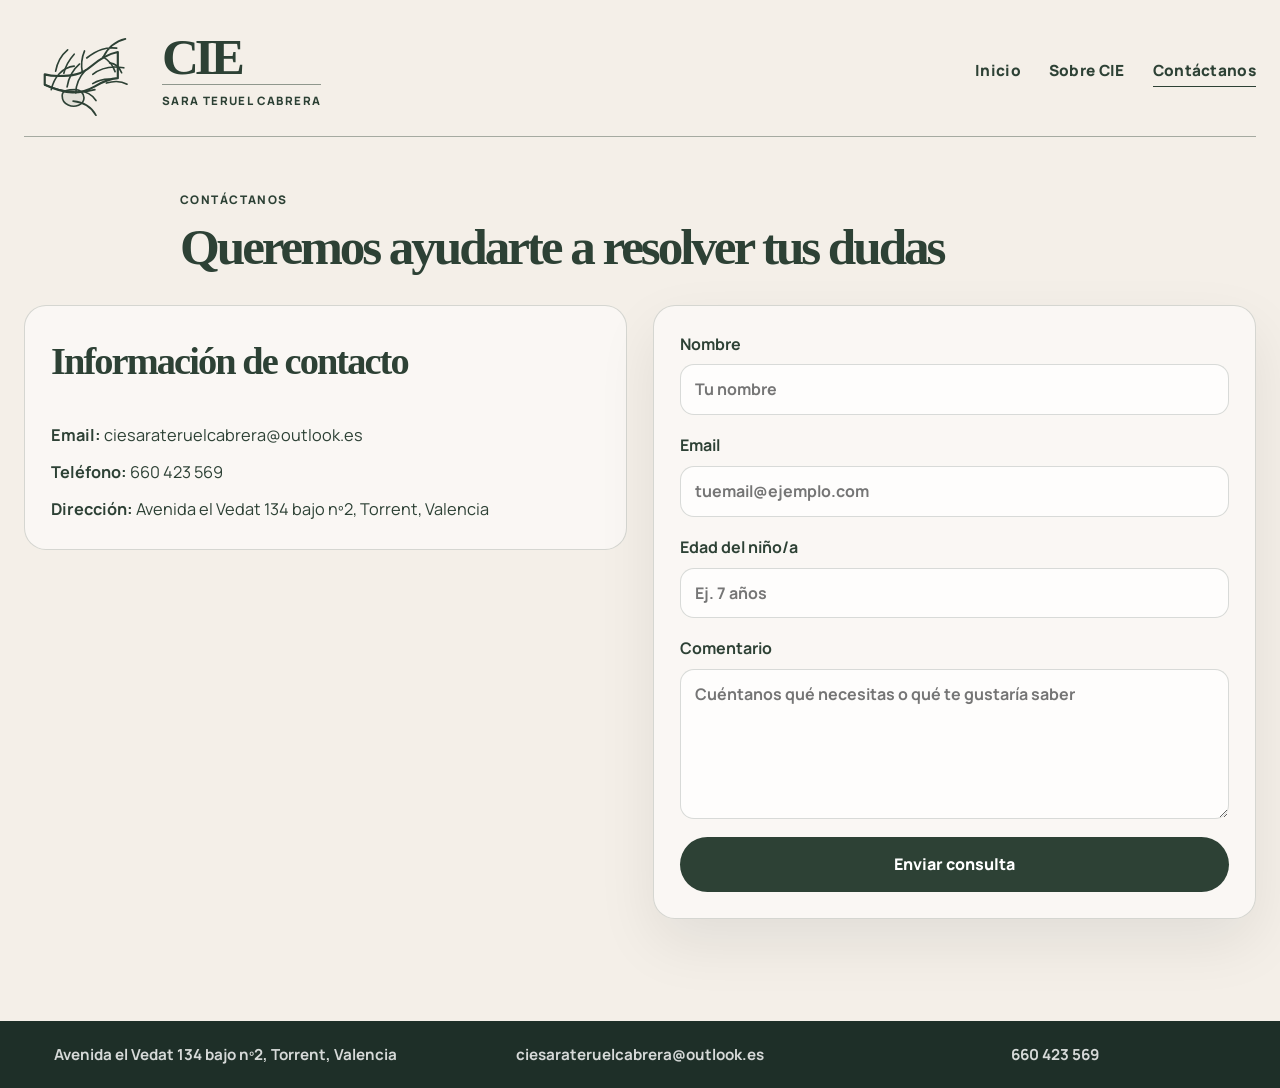
==== contacto.html @ 39064cfc "Primer commit - web CIE Sara" ====
<!DOCTYPE html>
<html lang="es">
  <head>
    <meta charset="UTF-8" />
    <meta name="viewport" content="width=device-width, initial-scale=1.0" />
    <title>Contáctanos | CIE Sara Teruel Cabrera</title>
    <meta name="description" content="Contáctanos con CIE Sara Teruel Cabrera. Solicita información sobre apoyo escolar, refuerzo y atención a dificultades de aprendizaje." />
    <link rel="preconnect" href="https://fonts.googleapis.com" />
    <link rel="preconnect" href="https://fonts.gstatic.com" crossorigin />
    <link href="https://fonts.googleapis.com/css2?family=Manrope:wght@400;500;600;700;800&display=swap" rel="stylesheet" />
    <link rel="stylesheet" href="styles.css" />
  </head>
  <body>
    <div class="page-shell inner-page">
      <header class="site-header">
        <div class="container nav-wrap">
          <a href="index.html" class="brand" aria-label="Ir a Inicio: CIE Sara Teruel Cabrera">
            <div class="brand-mark" aria-hidden="true">
              <svg viewBox="0 0 220 180" role="img" aria-label="Libro con brote">
                <g fill="none" stroke="currentColor" stroke-linecap="round" stroke-linejoin="round">
                  <path d="M38 104c40 18 64 19 92 3 15-9 29-14 42-15v-48c-20 4-36 15-50 27-18 15-34 17-59 17-8 0-18-1-25-3V104Z" stroke-width="4"/>
                  <path d="M38 104c18 8 31 12 52 13 11 1 26 0 40-4" stroke-width="3"/>
                  <path d="M80 40c-12 10-19 23-22 39" stroke-width="3"/>
                  <path d="M92 48c-10 11-16 22-19 35" stroke-width="3"/>
                  <path d="M111 42c-6 14-7 25-4 40" stroke-width="3"/>
                  <path d="M92 70c-22 2-37 21-42 43" stroke-width="3"/>
                  <path d="M102 66c-13 11-20 24-23 42" stroke-width="3"/>
                  <path d="M113 77c-12 13-18 28-18 42" stroke-width="3"/>
                  <path d="M115 55c20-16 35-20 55-18m-25 17c8-17 20-29 41-34" stroke-width="3"/>
                  <path d="M126 85c15-12 35-16 57-12" stroke-width="3"/>
                  <path d="M145 53c10 6 18 15 22 27" stroke-width="3"/>
                  <path d="M157 64c10 1 18 8 22 18" stroke-width="3"/>
                  <path d="M151 101c13-4 27-4 38 2" stroke-width="3"/>
                  <path d="M126 102c12-7 22-9 34-8" stroke-width="3"/>
                  <path d="M95 113c8 0 15 7 15 15 0 13-17 19-29 13-7-3-11-9-11-17 0-9 9-11 25-11Z" fill="rgba(44,63,49,0.08)" stroke-width="3"/>
                  <path d="M101 116c12 0 23 5 31 17" stroke-width="3"/>
                  <path d="M90 134c20 2 34 11 42 26" stroke-width="3"/>
                </g>
              </svg>
            </div>
            <div class="brand-copy">
              <span class="brand-name">CIE</span>
              <span class="brand-owner">Sara Teruel Cabrera</span>
            </div>
          </a>

          <nav class="main-nav" aria-label="Navegación principal">
            <a href="index.html">Inicio</a>
            <a href="sobre-cie.html">Sobre CIE</a>
            <a href="contacto.html" class="active">Contáctanos</a>
          </nav>
        </div>
      </header>

      <main class="content-page">
        <section class="page-hero simple-hero contact-hero">
          <div class="container narrow">
            <p class="eyebrow eyebrow-dark">Contáctanos</p>
            <h1>Queremos ayudarte a resolver tus dudas</h1>
          </div>
        </section>

        <section class="page-section contact-section">
          <div class="container contact-layout">
            <div class="contact-info-panel">
              <h2>Información de contacto</h2>
              <ul class="contact-list">
                <li><strong>Email:</strong> ciesarateruelcabrera@outlook.es</li>
                <li><strong>Teléfono:</strong> 660 423 569</li>
                <li><strong>Dirección:</strong> Avenida el Vedat 134 bajo nº2, Torrent, Valencia</li>
              </ul>
            </div>

            <form class="contact-form" action="https://formsubmit.co/ciesarateruelcabrera@outlook.es" method="POST">
              <input type="hidden" name="_subject" value="Nueva consulta desde la web CIE" />
              <input type="hidden" name="_captcha" value="false" />
              <label>
                Nombre
                <input type="text" name="nombre" placeholder="Tu nombre" required />
              </label>
              <label>
                Email
                <input type="email" name="email" placeholder="tuemail@ejemplo.com" required />
              </label>
              <label>
                Edad del niño/a
                <input type="text" name="edad" placeholder="Ej. 7 años" required />
              </label>
              <label>
                Comentario
                <textarea name="comentario" rows="5" placeholder="Cuéntanos qué necesitas o qué te gustaría saber" required></textarea>
              </label>
              <button type="submit" class="button primary">Enviar consulta</button>
            </form>
          </div>
        </section>
      </main>

      <footer class="site-footer">
        <div class="container footer-inner">
          <div class="footer-item">Avenida el Vedat 134 bajo nº2, Torrent, Valencia</div>
          <div class="footer-item">ciesarateruelcabrera@outlook.es</div>
          <div class="footer-item">660 423 569</div>
        </div>
      </footer>
    </div>
  </body>
</html>
---- styles.css ----
:root {
  --green: #2d4135;
  --green-deep: #1e2f28;
  --green-soft: #e8efe9;
  --beige: #f4efe8;
  --beige-deep: #e6dcc8;
  --white-soft: rgba(255, 255, 255, 0.72);
  --ink: #1d1f1d;
  --muted: #4d5a52;
  --line: rgba(45, 65, 53, 0.4);
  --shadow: 0 24px 60px rgba(15, 24, 21, 0.08);
}

* {
  box-sizing: border-box;
}

html {
  scroll-behavior: smooth;
}

body {
  margin: 0;
  background: var(--beige);
  color: var(--ink);
  font-family: "Manrope", sans-serif;
  line-height: 1.55;
}

a {
  color: inherit;
  text-decoration: none;
}

img,
svg {
  display: block;
  max-width: 100%;
}

.container {
  width: min(1280px, calc(100% - 48px));
  margin: 0 auto;
}

.page-shell {
  min-height: 100vh;
  background: var(--beige);
}

.site-header {
  padding-top: 28px;
}

.nav-wrap {
  display: flex;
  align-items: center;
  justify-content: space-between;
  gap: 22px;
  padding-bottom: 18px;
  border-bottom: 1px solid var(--line);
}

.brand {
  display: flex;
  align-items: center;
  gap: 18px;
  color: var(--green);
}

.brand-mark {
  width: 120px;
  height: 90px;
  color: var(--green);
}

.brand-copy {
  display: flex;
  flex-direction: column;
  align-items: flex-start;
}

.brand-name {
  font-family: Georgia, "Times New Roman", serif;
  font-size: clamp(3rem, 4vw, 6rem);
  line-height: 0.8;
  letter-spacing: -0.08em;
  font-weight: 700;
}

.brand-owner {
  margin-top: 6px;
  font-size: 0.72rem;
  letter-spacing: 0.12em;
  text-transform: uppercase;
  border-top: 1px solid rgba(45, 65, 53, 0.5);
  padding-top: 7px;
  font-weight: 800;
  color: var(--green);
}

.main-nav {
  display: flex;
  align-items: center;
  gap: 28px;
  font-size: 0.96rem;
  font-weight: 800;
  letter-spacing: 0.02em;
  color: var(--green);
}

.main-nav a {
  position: relative;
  padding-bottom: 4px;
}

.main-nav a::after {
  content: "";
  position: absolute;
  left: 0;
  bottom: 0;
  width: 100%;
  height: 1px;
  background: var(--green);
  transform: scaleX(0);
  transform-origin: left;
  transition: transform 0.2s ease;
}

.main-nav a:hover::after,
.main-nav a.active::after {
  transform: scaleX(1);
}

.hero {
  position: relative;
  padding: 50px 0 0;
}

.hero-layout {
  display: grid;
  grid-template-columns: 1.35fr 0.65fr;
  align-items: center;
  gap: 32px;
}

.eyebrow {
  margin: 0 0 12px;
  text-transform: uppercase;
  letter-spacing: 0.12em;
  font-size: 0.74rem;
  font-weight: 800;
  color: var(--green);
}

.eyebrow-dark {
  color: var(--green);
}

.hero-content h1 {
  margin: 0;
  color: var(--green);
  font-family: Georgia, "Times New Roman", serif;
  font-size: clamp(4rem, 7vw, 11rem);
  line-height: 0.82;
  letter-spacing: -0.08em;
  text-transform: uppercase;
  font-weight: 700;
}

.headline-line {
  max-width: 560px;
  height: 3px;
  background: var(--green);
  margin: 24px 0 28px;
}

.hero-text {
  max-width: 660px;
  margin: 0;
  font-family: Georgia, "Times New Roman", serif;
  color: var(--green);
  font-size: clamp(1.6rem, 2.2vw, 3rem);
  line-height: 1.1;
  letter-spacing: -0.04em;
}

.chip-row {
  display: flex;
  flex-wrap: wrap;
  gap: 16px;
  margin-top: 22px;
}

.chip {
  display: inline-flex;
  align-items: center;
  justify-content: center;
  min-width: 180px;
  min-height: 60px;
  padding: 12px 22px;
  border-radius: 16px;
  background: rgba(255, 255, 255, 0.7);
  border: 1px solid rgba(45, 65, 53, 0.2);
  color: var(--green);
  font-size: 1.3rem;
  font-weight: 800;
  letter-spacing: 0.04em;
  text-transform: uppercase;
}

.hero-badge {
  display: flex;
  justify-content: center;
}

.badge-circle {
  width: 300px;
  height: 300px;
  border-radius: 50%;
  background: var(--green);
  display: grid;
  place-items: center;
  text-align: center;
  color: #f5f0e8;
  box-shadow: var(--shadow);
}

.badge-icon {
  width: 82px;
  height: 82px;
  color: #f5f0e8;
}

.badge-circle span {
  font-family: Georgia, "Times New Roman", serif;
  font-size: clamp(2rem, 2.6vw, 3rem);
  line-height: 1.05;
  letter-spacing: -0.05em;
  text-transform: uppercase;
  display: block;
  margin-top: 8px;
}

.hero-wave {
  position: relative;
  height: 420px;
  margin-top: -90px;
  background: linear-gradient(180deg, rgba(45, 65, 53, 0.96), rgba(29, 46, 37, 0.98));
  border-top-left-radius: 42% 72%;
  border-top-right-radius: 42% 72%;
  overflow: hidden;
}

.programs {
  padding-top: 34px;
}

.section-heading {
  margin-bottom: 30px;
}

.section-heading h2 {
  margin: 0;
  color: var(--green);
  font-family: Georgia, "Times New Roman", serif;
  font-size: clamp(2.4rem, 4vw, 5rem);
  letter-spacing: -0.06em;
  line-height: 0.95;
}

.age-grid {
  display: grid;
  grid-template-columns: repeat(3, minmax(0, 1fr));
  gap: 22px;
}

.age-card {
  background: rgba(255, 255, 255, 0.18);
  border: 1px solid rgba(45, 65, 53, 0.18);
  border-radius: 22px;
  padding: 26px 22px;
  box-shadow: 0 16px 30px rgba(38, 54, 45, 0.05);
}

.age-label {
  display: inline-flex;
  align-items: center;
  justify-content: center;
  min-height: 34px;
  padding: 8px 14px;
  background: rgba(45, 65, 53, 0.08);
  border-radius: 999px;
  font-size: 0.8rem;
  font-weight: 800;
  letter-spacing: 0.08em;
  text-transform: uppercase;
  color: var(--green);
}

.age-card h3 {
  margin: 18px 0 10px;
  font-size: 2rem;
  line-height: 1.1;
  color: var(--green);
  font-family: Georgia, "Times New Roman", serif;
}

.age-card p {
  margin: 0;
  color: var(--muted);
  font-size: 1.04rem;
}

.strengths {
  padding: 48px 0 18px;
}

.strengths-inner {
  display: grid;
  grid-template-columns: 0.9fr 1.1fr;
  gap: 28px;
  align-items: center;
  background: rgba(255, 255, 255, 0.18);
  border: 1px solid rgba(45, 65, 53, 0.18);
  border-radius: 28px;
  padding: 28px;
}

.strength-copy h2 {
  margin: 0 0 14px;
  font-family: Georgia, "Times New Roman", serif;
  color: var(--green);
  font-size: clamp(2.1rem, 3vw, 4rem);
  letter-spacing: -0.06em;
  line-height: 1;
}

.strength-copy p {
  color: var(--muted);
  margin: 0;
}

.strength-list {
  display: grid;
  grid-template-columns: repeat(2, minmax(0, 1fr));
  gap: 14px;
}

.mini-card {
  display: flex;
  align-items: center;
  gap: 12px;
  min-height: 76px;
  padding: 14px 16px;
  border-radius: 16px;
  background: rgba(255, 255, 255, 0.75);
  border: 1px solid rgba(45, 65, 53, 0.12);
  color: var(--green);
  font-weight: 700;
}

.mini-icon {
  display: inline-flex;
  align-items: center;
  justify-content: center;
  width: 28px;
  height: 28px;
  border-radius: 50%;
  background: var(--green);
  color: white;
  font-size: 0.9rem;
}

.info-banner {
  padding-top: 26px;
}

.info-banner-inner {
  display: grid;
  grid-template-columns: repeat(2, minmax(0, 1fr));
  gap: 20px;
}

.info-panel {
  display: flex;
  align-items: center;
  gap: 18px;
  min-height: 110px;
  background: rgba(255, 255, 255, 0.26);
  border: 1px solid rgba(45, 65, 53, 0.16);
  border-radius: 18px;
  padding: 18px 20px;
  color: var(--green);
}

.info-icon {
  display: inline-flex;
  align-items: center;
  justify-content: center;
  width: 52px;
  height: 52px;
  border-radius: 50%;
  background: var(--green);
  color: white;
  font-size: 1.4rem;
}

.info-panel p {
  margin: 0;
  color: var(--green);
  font-size: 1.08rem;
  font-weight: 700;
}

.contact-cta {
  padding: 38px 0 28px;
}

.cta-box {
  display: flex;
  align-items: center;
  justify-content: space-between;
  gap: 20px;
  background: rgba(255, 255, 255, 0.32);
  border: 1px solid rgba(45, 65, 53, 0.18);
  border-radius: 22px;
  padding: 22px 26px;
}

.cta-box h3 {
  margin: 0;
  color: var(--green);
  font-family: Georgia, "Times New Roman", serif;
  font-size: clamp(2rem, 3vw, 3rem);
  letter-spacing: -0.05em;
}

.button,
button {
  display: inline-flex;
  align-items: center;
  justify-content: center;
  border: none;
  border-radius: 999px;
  padding: 15px 26px;
  background: var(--green);
  color: white;
  font: inherit;
  font-weight: 800;
  cursor: pointer;
  transition: transform 0.2s ease, box-shadow 0.2s ease;
}

.button:hover,
button:hover {
  transform: translateY(-1px);
  box-shadow: 0 12px 22px rgba(45, 65, 53, 0.16);
}

.site-footer {
  background: var(--green-deep);
  color: rgba(255, 255, 255, 0.82);
  padding: 22px 0;
}

.footer-inner {
  display: grid;
  grid-template-columns: repeat(3, minmax(0, 1fr));
  gap: 12px;
  text-align: center;
}

.footer-item {
  font-size: 0.95rem;
  font-weight: 700;
}

.content-page {
  padding: 42px 0 70px;
}

.narrow {
  max-width: 920px;
}

.simple-hero {
  padding-top: 12px;
}

.page-hero h1 {
  margin: 0;
  color: var(--green);
  font-family: Georgia, "Times New Roman", serif;
  font-size: clamp(2.7rem, 4vw, 5rem);
  letter-spacing: -0.06em;
  line-height: 1;
}

.page-section {
  padding: 32px 0;
}

.muted-section {
  background: rgba(255, 255, 255, 0.12);
}

.split-layout,
.two-column,
.contact-layout {
  display: grid;
  grid-template-columns: 1fr 1fr;
  gap: 26px;
  align-items: start;
}

.split-layout p,
.two-column p,
.contact-info-panel p,
.feature-card p,
.contact-list {
  color: var(--muted);
}

.quote-box {
  background: rgba(255, 255, 255, 0.7);
  border: 1px solid rgba(45, 65, 53, 0.15);
  border-radius: 24px;
  padding: 24px;
  color: var(--green);
  font-family: Georgia, "Times New Roman", serif;
  font-size: 1.5rem;
  line-height: 1.2;
}

.left-heading {
  margin-bottom: 22px;
}

.feature-grid {
  display: grid;
  grid-template-columns: repeat(3, minmax(0, 1fr));
  gap: 20px;
}

.feature-card {
  background: rgba(255, 255, 255, 0.4);
  border: 1px solid rgba(45, 65, 53, 0.18);
  border-radius: 22px;
  padding: 24px 22px;
}

.feature-card h3 {
  color: var(--green);
  margin: 0 0 12px;
  font-size: 1.7rem;
  font-family: Georgia, "Times New Roman", serif;
}

.feature-card p {
  margin: 0;
}

.check-list {
  list-style: none;
  padding: 0;
  margin: 0;
  display: grid;
  gap: 14px;
  color: var(--green);
  font-weight: 800;
}

.check-list li {
  position: relative;
  padding-left: 28px;
}

.check-list li::before {
  content: "✓";
  position: absolute;
  left: 0;
  top: 0;
  color: var(--green);
}

.contact-info-panel,
.contact-form {
  background: rgba(255, 255, 255, 0.5);
  border: 1px solid rgba(45, 65, 53, 0.18);
  border-radius: 22px;
  padding: 26px;
}

.contact-info-panel h2 {
  margin-top: 0;
  color: var(--green);
  font-family: Georgia, "Times New Roman", serif;
  font-size: clamp(2rem, 3vw, 3rem);
  letter-spacing: -0.05em;
}

.contact-list {
  list-style: none;
  padding: 0;
  margin: 18px 0 0;
  display: grid;
  gap: 12px;
}

.contact-list li {
  color: var(--green);
  font-size: 1.02rem;
}

.contact-form {
  display: grid;
  gap: 18px;
  box-shadow: var(--shadow);
}

.contact-form label {
  display: grid;
  gap: 8px;
  color: var(--green);
  font-weight: 700;
}

.contact-form input,
.contact-form textarea {
  width: 100%;
  border: 1px solid rgba(45, 65, 53, 0.18);
  border-radius: 14px;
  padding: 12px 14px;
  background: rgba(255, 255, 255, 0.7);
  color: var(--ink);
  font: inherit;
}

.contact-form input:focus,
.contact-form textarea:focus {
  outline: 2px solid rgba(45, 65, 53, 0.14);
  border-color: var(--green);
}

@media (max-width: 980px) {
  .nav-wrap,
  .hero-layout,
  .strengths-inner,
  .info-banner-inner,
  .split-layout,
  .two-column,
  .contact-layout,
  .feature-grid,
  .age-grid {
    grid-template-columns: 1fr;
    display: grid;
  }

  .nav-wrap {
    align-items: center;
    justify-content: center;
    text-align: center;
  }

  .brand {
    flex-direction: column;
    align-items: center;
    text-align: center;
  }

  .brand-copy {
    align-items: center;
  }

  .main-nav {
    justify-content: center;
    flex-wrap: wrap;
  }

  .cta-box {
    flex-direction: column;
    align-items: flex-start;
  }

  .footer-inner {
    grid-template-columns: 1fr;
  }
}

@media (max-width: 620px) {
  .container {
    width: min(100% - 28px, 1280px);
  }

  .brand {
    gap: 12px;
  }

  .brand-mark {
    width: 88px;
    height: 72px;
  }

  .main-nav {
    gap: 12px 18px;
    font-size: 0.82rem;
  }

  .hero-content h1 {
    font-size: 3.8rem;
  }

  .hero-text {
    font-size: 1.55rem;
  }

  .chip {
    min-width: 150px;
    font-size: 1.1rem;
  }

  .badge-circle {
    width: 220px;
    height: 220px;
  }

  .section-heading h2,
  .strength-copy h2,
  .page-hero h1,
  .cta-box h3 {
    font-size: 2.2rem;
  }
}
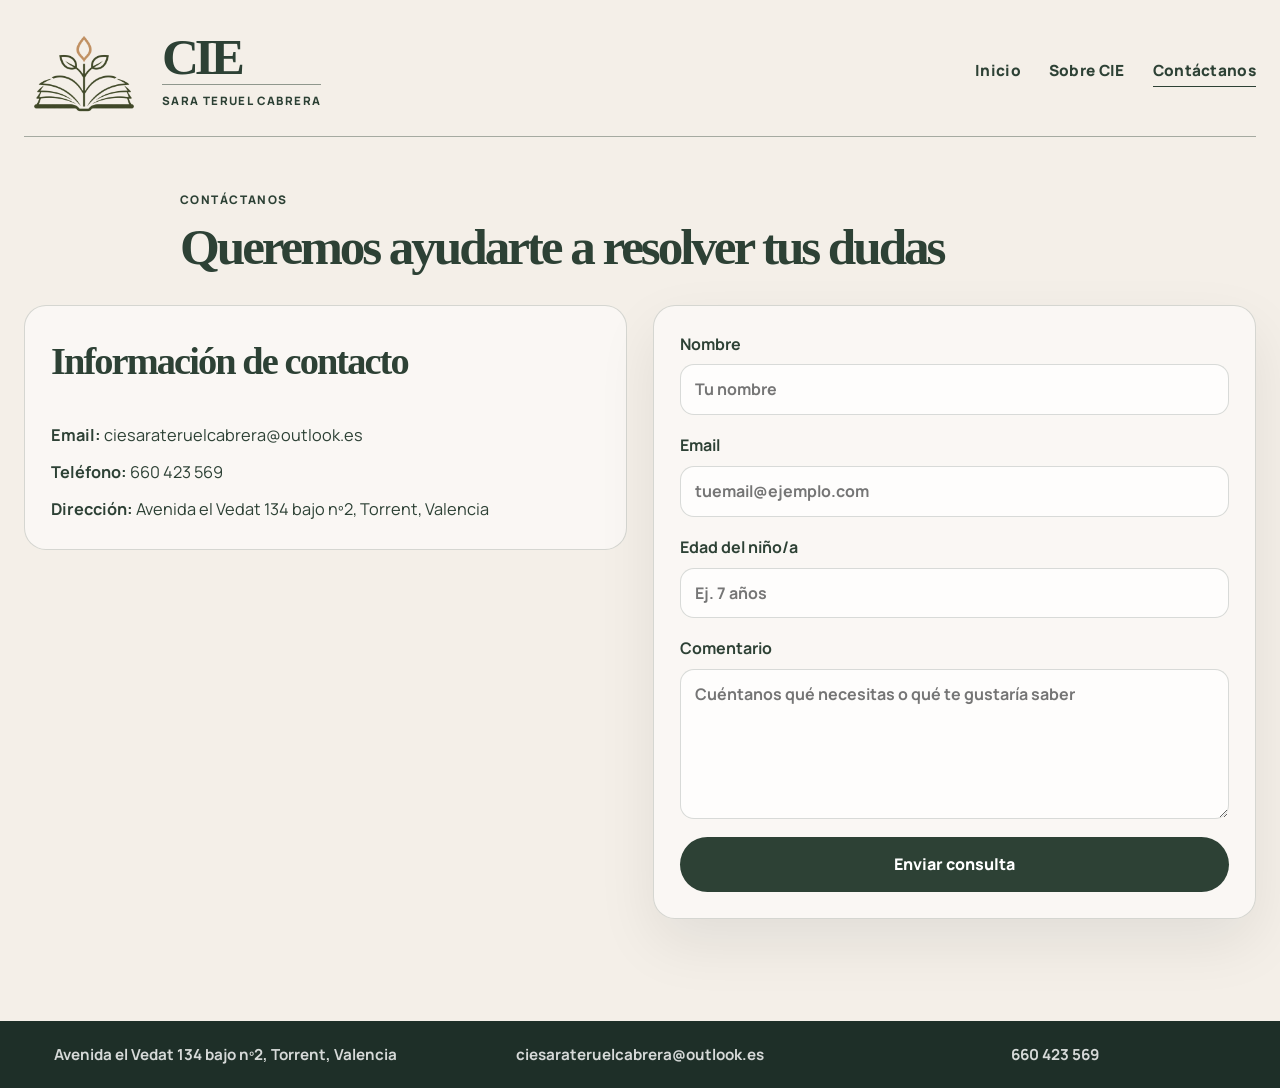
==== commit c1fd8ab4: "Actualiza identidad visual y logo de CIE" ====
--- a/contacto.html
+++ b/contacto.html
@@ -16,27 +16,7 @@
         <div class="container nav-wrap">
           <a href="index.html" class="brand" aria-label="Ir a Inicio: CIE Sara Teruel Cabrera">
             <div class="brand-mark" aria-hidden="true">
-              <svg viewBox="0 0 220 180" role="img" aria-label="Libro con brote">
-                <g fill="none" stroke="currentColor" stroke-linecap="round" stroke-linejoin="round">
-                  <path d="M38 104c40 18 64 19 92 3 15-9 29-14 42-15v-48c-20 4-36 15-50 27-18 15-34 17-59 17-8 0-18-1-25-3V104Z" stroke-width="4"/>
-                  <path d="M38 104c18 8 31 12 52 13 11 1 26 0 40-4" stroke-width="3"/>
-                  <path d="M80 40c-12 10-19 23-22 39" stroke-width="3"/>
-                  <path d="M92 48c-10 11-16 22-19 35" stroke-width="3"/>
-                  <path d="M111 42c-6 14-7 25-4 40" stroke-width="3"/>
-                  <path d="M92 70c-22 2-37 21-42 43" stroke-width="3"/>
-                  <path d="M102 66c-13 11-20 24-23 42" stroke-width="3"/>
-                  <path d="M113 77c-12 13-18 28-18 42" stroke-width="3"/>
-                  <path d="M115 55c20-16 35-20 55-18m-25 17c8-17 20-29 41-34" stroke-width="3"/>
-                  <path d="M126 85c15-12 35-16 57-12" stroke-width="3"/>
-                  <path d="M145 53c10 6 18 15 22 27" stroke-width="3"/>
-                  <path d="M157 64c10 1 18 8 22 18" stroke-width="3"/>
-                  <path d="M151 101c13-4 27-4 38 2" stroke-width="3"/>
-                  <path d="M126 102c12-7 22-9 34-8" stroke-width="3"/>
-                  <path d="M95 113c8 0 15 7 15 15 0 13-17 19-29 13-7-3-11-9-11-17 0-9 9-11 25-11Z" fill="rgba(44,63,49,0.08)" stroke-width="3"/>
-                  <path d="M101 116c12 0 23 5 31 17" stroke-width="3"/>
-                  <path d="M90 134c20 2 34 11 42 26" stroke-width="3"/>
-                </g>
-              </svg>
+              <img class="brand-logo" src="Elementos/Imágenes/Logo Libro CIE.png" alt="" />
             </div>
             <div class="brand-copy">
               <span class="brand-name">CIE</span>
--- a/styles.css
+++ b/styles.css
@@ -2,6 +2,10 @@
   --green: #2d4135;
   --green-deep: #1e2f28;
   --green-soft: #e8efe9;
+  --badge-blue: #9eb7b5;
+  --coral: #df9674;
+  --sun: #e4bd63;
+  --sky: #83aeb5;
   --beige: #f4efe8;
   --beige-deep: #e6dcc8;
   --white-soft: rgba(255, 255, 255, 0.72);
@@ -72,6 +76,12 @@
   width: 120px;
   height: 90px;
   color: var(--green);
+}
+
+.brand-logo {
+  width: 100%;
+  height: 100%;
+  object-fit: contain;
 }
 
 .brand-copy {
@@ -135,9 +145,12 @@
 .hero {
   position: relative;
   padding: 50px 0 0;
+  overflow: hidden;
 }
 
 .hero-layout {
+  position: relative;
+  z-index: 1;
   display: grid;
   grid-template-columns: 1.35fr 0.65fr;
   align-items: center;
@@ -161,7 +174,7 @@
   margin: 0;
   color: var(--green);
   font-family: Georgia, "Times New Roman", serif;
-  font-size: clamp(4rem, 7vw, 11rem);
+  font-size: clamp(3.5rem, 6vw, 8.5rem);
   line-height: 0.82;
   letter-spacing: -0.08em;
   text-transform: uppercase;
@@ -170,9 +183,21 @@
 
 .headline-line {
   max-width: 560px;
-  height: 3px;
+  height: 2px;
   background: var(--green);
   margin: 24px 0 28px;
+}
+
+.hero::before {
+  content: "";
+  position: absolute;
+  top: -28%;
+  right: -12%;
+  width: 52%;
+  height: 92%;
+  background: rgba(223, 150, 116, 0.2);
+  border-radius: 48% 0 42% 52%;
+  transform: rotate(-9deg);
 }
 
 .hero-text {
@@ -218,18 +243,21 @@
   width: 300px;
   height: 300px;
   border-radius: 50%;
-  background: var(--green);
-  display: grid;
-  place-items: center;
+  background: var(--badge-blue);
+  display: flex;
+  flex-direction: column;
+  justify-content: center;
+  align-items: center;
   text-align: center;
-  color: #f5f0e8;
+  color: var(--green-deep);
   box-shadow: var(--shadow);
 }
 
-.badge-icon {
-  width: 82px;
-  height: 82px;
-  color: #f5f0e8;
+.badge-logo {
+  width: 132px;
+  height: 88px;
+  object-fit: contain;
+  transform: translateY(-16px);
 }
 
 .badge-circle span {
@@ -239,7 +267,8 @@
   letter-spacing: -0.05em;
   text-transform: uppercase;
   display: block;
-  margin-top: 8px;
+  margin-top: -8px;
+  transform: translateY(4px);
 }
 
 .hero-wave {
@@ -276,11 +305,41 @@
 }
 
 .age-card {
+  --card-accent: var(--coral);
+  position: relative;
+  overflow: hidden;
   background: rgba(255, 255, 255, 0.18);
-  border: 1px solid rgba(45, 65, 53, 0.18);
+  border: 1px solid rgba(45, 65, 53, 0.12);
+  border-top: 5px solid var(--card-accent);
   border-radius: 22px;
   padding: 26px 22px;
   box-shadow: 0 16px 30px rgba(38, 54, 45, 0.05);
+}
+
+.age-card::after {
+  content: "";
+  position: absolute;
+  top: -30px;
+  right: -20px;
+  width: 108px;
+  height: 78px;
+  background: var(--card-accent);
+  opacity: 0.18;
+  border-radius: 0 0 0 72px;
+  transform: rotate(-18deg);
+}
+
+.age-card > * {
+  position: relative;
+  z-index: 1;
+}
+
+.age-card.numeric {
+  --card-accent: var(--sun);
+}
+
+.age-card.growth {
+  --card-accent: var(--sky);
 }
 
 .age-label {
@@ -296,6 +355,18 @@
   letter-spacing: 0.08em;
   text-transform: uppercase;
   color: var(--green);
+}
+
+.age-card.creative .age-label {
+  background: #f6dacf;
+}
+
+.age-card.numeric .age-label {
+  background: #f5e8bc;
+}
+
+.age-card.growth .age-label {
+  background: #dcebed;
 }
 
 .age-card h3 {
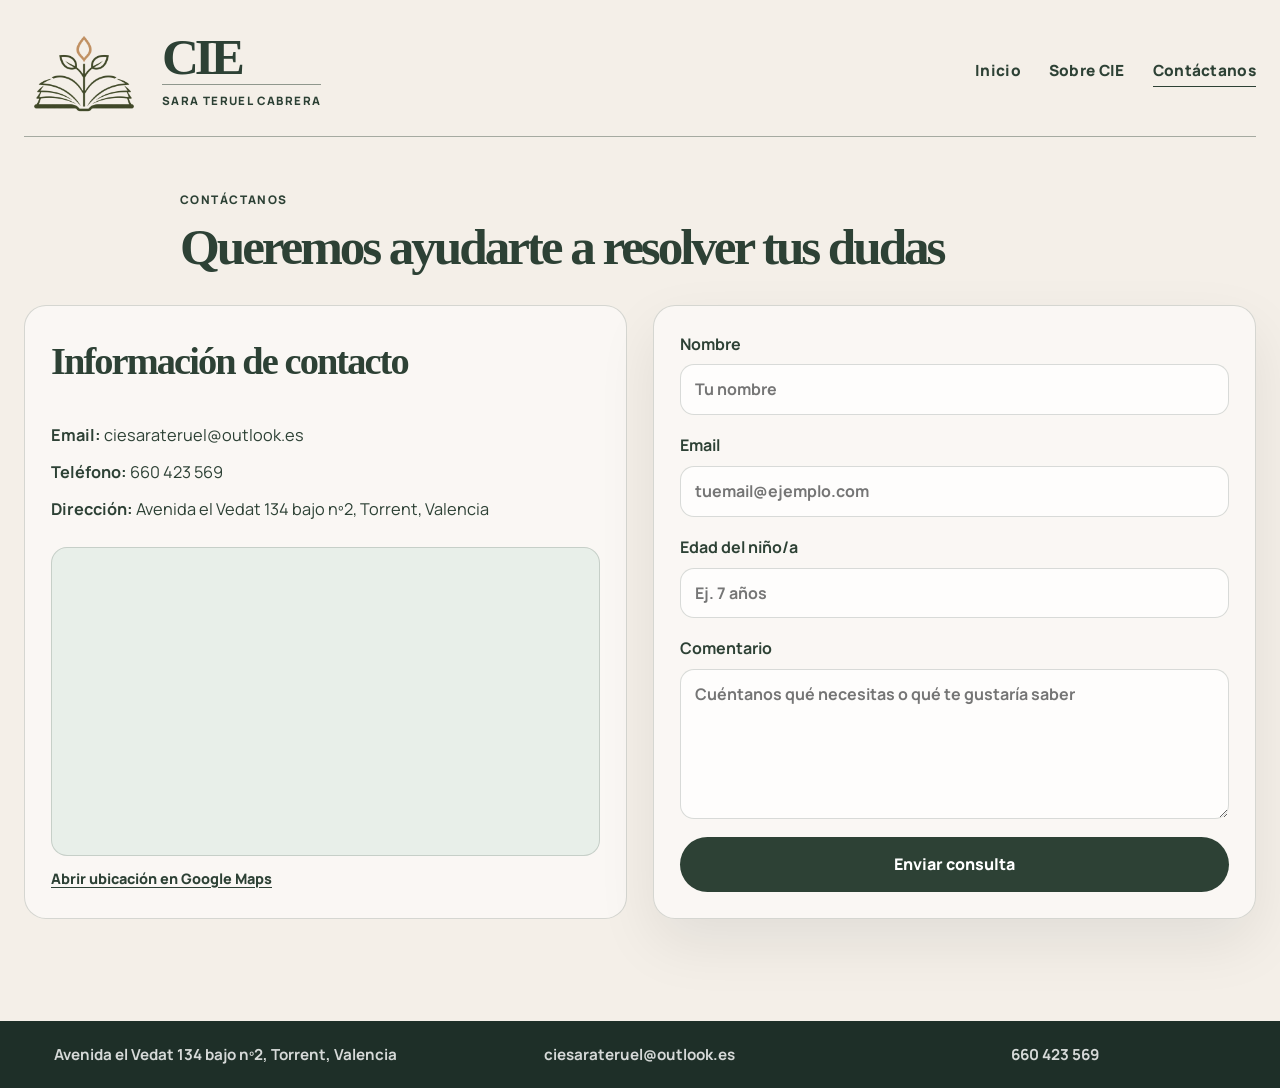
==== commit 68692aec: "Mejora la experiencia visual y el contenido educativo" ====
--- a/contacto.html
+++ b/contacto.html
@@ -45,13 +45,27 @@
             <div class="contact-info-panel">
               <h2>Información de contacto</h2>
               <ul class="contact-list">
-                <li><strong>Email:</strong> ciesarateruelcabrera@outlook.es</li>
+                <li><strong>Email:</strong> ciesarateruel@outlook.es</li>
                 <li><strong>Teléfono:</strong> 660 423 569</li>
                 <li><strong>Dirección:</strong> Avenida el Vedat 134 bajo nº2, Torrent, Valencia</li>
               </ul>
+              <div class="map-embed">
+                <iframe
+                  src="https://www.google.com/maps?q=Avenida+el+Vedat+134+Torrent+Valencia&output=embed"
+                  title="Localización de CIE Sara Teruel Cabrera en Google Maps"
+                  loading="lazy"
+                  referrerpolicy="no-referrer-when-downgrade"
+                ></iframe>
+              </div>
+              <a
+                class="map-link"
+                href="https://www.google.com/maps/search/?api=1&query=Avenida+el+Vedat+134+Torrent+Valencia"
+                target="_blank"
+                rel="noopener noreferrer"
+              >Abrir ubicación en Google Maps</a>
             </div>
 
-            <form class="contact-form" action="https://formsubmit.co/ciesarateruelcabrera@outlook.es" method="POST">
+            <form class="contact-form" action="https://formsubmit.co/ciesarateruel@outlook.es" method="POST">
               <input type="hidden" name="_subject" value="Nueva consulta desde la web CIE" />
               <input type="hidden" name="_captcha" value="false" />
               <label>
@@ -79,7 +93,7 @@
       <footer class="site-footer">
         <div class="container footer-inner">
           <div class="footer-item">Avenida el Vedat 134 bajo nº2, Torrent, Valencia</div>
-          <div class="footer-item">ciesarateruelcabrera@outlook.es</div>
+          <div class="footer-item">ciesarateruel@outlook.es</div>
           <div class="footer-item">660 423 569</div>
         </div>
       </footer>
--- a/styles.css
+++ b/styles.css
@@ -217,6 +217,13 @@
   margin-top: 22px;
 }
 
+.hero-chips {
+  position: relative;
+  z-index: 3;
+  margin-top: 26px;
+  transform: translateY(52px);
+}
+
 .chip {
   display: inline-flex;
   align-items: center;
@@ -444,13 +451,97 @@
 }
 
 .info-banner {
-  padding-top: 26px;
-}
-
-.info-banner-inner {
+  padding: 54px 0 10px;
+}
+
+.specialist-inner {
+  display: grid;
+  grid-template-columns: 0.82fr 1.18fr;
+  gap: 34px;
+  align-items: center;
+  padding: 34px;
+  border-radius: 30px;
+  background: var(--green);
+  color: var(--beige);
+  overflow: hidden;
+  position: relative;
+}
+
+.specialist-inner::after {
+  content: "";
+  position: absolute;
+  width: 260px;
+  height: 260px;
+  right: -80px;
+  bottom: -150px;
+  border: 1px solid rgba(244, 239, 232, 0.3);
+  border-radius: 50%;
+}
+
+.specialist-intro,
+.specialist-credentials {
+  position: relative;
+  z-index: 1;
+}
+
+.specialist-intro .eyebrow {
+  color: var(--beige-deep);
+}
+
+.specialist-intro h2 {
+  margin: 0 0 16px;
+  color: var(--beige);
+  font-family: Georgia, "Times New Roman", serif;
+  font-size: clamp(2.2rem, 3.4vw, 4.2rem);
+  line-height: 0.98;
+  letter-spacing: -0.06em;
+}
+
+.specialist-intro > p:last-child {
+  margin: 0;
+  color: rgba(244, 239, 232, 0.82);
+  font-size: 1.04rem;
+}
+
+.specialist-credentials {
   display: grid;
   grid-template-columns: repeat(2, minmax(0, 1fr));
-  gap: 20px;
+  gap: 14px;
+}
+
+.credential-card {
+  min-height: 190px;
+  padding: 22px;
+  border: 1px solid rgba(244, 239, 232, 0.25);
+  border-radius: 20px;
+  background: rgba(244, 239, 232, 0.1);
+}
+
+.credential-main {
+  background: var(--badge-blue);
+  border-color: transparent;
+  color: var(--green-deep);
+}
+
+.credential-kicker {
+  display: block;
+  margin-bottom: 22px;
+  font-size: 0.72rem;
+  font-weight: 800;
+  letter-spacing: 0.1em;
+  text-transform: uppercase;
+}
+
+.credential-card h3 {
+  margin: 0 0 10px;
+  font-size: 1.45rem;
+  line-height: 1.05;
+}
+
+.credential-card p {
+  margin: 0;
+  font-size: 0.95rem;
+  line-height: 1.45;
 }
 
 .info-panel {
@@ -585,6 +676,10 @@
   align-items: start;
 }
 
+.contact-layout {
+  align-items: stretch;
+}
+
 .split-layout p,
 .two-column p,
 .contact-info-panel p,
@@ -610,15 +705,301 @@
 
 .feature-grid {
   display: grid;
-  grid-template-columns: repeat(3, minmax(0, 1fr));
+  grid-template-columns: 1.15fr 0.85fr;
   gap: 20px;
 }
 
 .feature-card {
+  position: relative;
+  overflow: hidden;
+  min-height: 240px;
   background: rgba(255, 255, 255, 0.4);
   border: 1px solid rgba(45, 65, 53, 0.18);
   border-radius: 22px;
   padding: 24px 22px;
+}
+
+.feature-card::after {
+  content: "";
+  position: absolute;
+  right: -34px;
+  bottom: -48px;
+  width: 150px;
+  height: 150px;
+  border: 1px solid rgba(45, 65, 53, 0.22);
+  border-radius: 50%;
+}
+
+.reading-card {
+  background: var(--green-soft);
+  border-top: 5px solid var(--coral);
+}
+
+.small-class-card {
+  background: #f5e8bc;
+  border-top: 5px solid var(--sun);
+}
+
+.family-card {
+  background: #f3ddd3;
+  border-top: 5px solid var(--coral);
+}
+
+.focus-card {
+  background: #dcebed;
+  border-top: 5px solid var(--sky);
+}
+
+.confidence-card {
+  background: #e5e0f0;
+  border-top: 5px solid #9b8cb9;
+}
+
+.meaningful-card {
+  background: #e5eedb;
+  border-top: 5px solid #88a66d;
+}
+
+.sara-profile {
+  padding: 82px 0 46px;
+  background: var(--beige);
+}
+
+.profile-layout {
+  display: grid;
+  grid-template-columns: 1.05fr 0.95fr;
+  gap: 70px;
+  align-items: center;
+}
+
+.profile-copy h2 {
+  max-width: 720px;
+  margin: 0 0 18px;
+  color: var(--green);
+  font-family: Georgia, "Times New Roman", serif;
+  font-size: clamp(2.6rem, 4.6vw, 5.6rem);
+  line-height: 0.94;
+  letter-spacing: -0.06em;
+}
+
+.profile-copy > p:not(.eyebrow) {
+  max-width: 620px;
+  margin: 0;
+  color: var(--muted);
+  font-size: 1.08rem;
+}
+
+.milestones {
+  display: grid;
+  gap: 12px;
+  margin-top: 32px;
+}
+
+.milestone {
+  display: grid;
+  grid-template-columns: 130px 1fr;
+  gap: 4px 18px;
+  padding: 18px 20px;
+  border-left: 5px solid var(--coral);
+  border-radius: 4px 18px 18px 4px;
+  background: rgba(255, 255, 255, 0.56);
+}
+
+.milestone-highlight {
+  border-left-color: var(--badge-blue);
+  background: var(--green-soft);
+}
+
+.milestone-label {
+  grid-row: span 2;
+  align-self: start;
+  color: var(--green);
+  font-size: 0.72rem;
+  font-weight: 800;
+  letter-spacing: 0.1em;
+  text-transform: uppercase;
+}
+
+.milestone strong {
+  color: var(--green);
+  font-size: 1.2rem;
+  line-height: 1.15;
+}
+
+.milestone > span:last-child {
+  color: var(--muted);
+  font-size: 0.92rem;
+}
+
+.profile-visual {
+  position: relative;
+  min-height: 520px;
+  display: grid;
+  place-items: center;
+}
+
+.profile-visual::before {
+  content: "";
+  position: absolute;
+  width: min(100%, 420px);
+  aspect-ratio: 1;
+  border-radius: 48% 52% 42% 58%;
+  background: var(--badge-blue);
+  transform: rotate(8deg);
+}
+
+.profile-photo-placeholder {
+  position: relative;
+  z-index: 1;
+  width: min(82%, 320px);
+  aspect-ratio: 0.82;
+  display: flex;
+  flex-direction: column;
+  align-items: center;
+  justify-content: center;
+  gap: 20px;
+  padding: 24px;
+  border: 1px solid rgba(45, 65, 53, 0.2);
+  border-radius: 46% 46% 22px 22px;
+  background: var(--beige);
+  box-shadow: 0 24px 50px rgba(15, 24, 21, 0.12);
+  text-align: center;
+}
+
+.profile-photo-placeholder img {
+  width: 72%;
+  height: auto;
+}
+
+.profile-photo-placeholder span {
+  max-width: 160px;
+  color: var(--green);
+  font-size: 0.78rem;
+  font-weight: 800;
+  letter-spacing: 0.08em;
+  text-transform: uppercase;
+}
+
+.profile-stamp {
+  position: absolute;
+  right: 0;
+  bottom: 38px;
+  z-index: 2;
+  max-width: 150px;
+  padding: 14px;
+  border-radius: 50%;
+  background: var(--coral);
+  color: var(--green-deep);
+  font-size: 0.68rem;
+  font-weight: 800;
+  line-height: 1.15;
+  text-align: center;
+  text-transform: uppercase;
+  transform: rotate(8deg);
+}
+
+.reading-invitation {
+  padding: 72px 0 84px;
+  background: var(--green-soft);
+}
+
+.reading-layout {
+  display: grid;
+  grid-template-columns: 1.05fr 0.95fr;
+  gap: 68px;
+  align-items: center;
+}
+
+.reading-gallery {
+  position: relative;
+  min-height: 430px;
+}
+
+.reading-photo {
+  position: absolute;
+  display: flex;
+  align-items: flex-end;
+  padding: 20px;
+  border: 1px solid rgba(45, 65, 53, 0.22);
+  color: var(--green);
+  font-size: 0.78rem;
+  font-weight: 800;
+  letter-spacing: 0.08em;
+  line-height: 1.2;
+  text-transform: uppercase;
+}
+
+.reading-photo-main {
+  inset: 0 16% 8% 0;
+  border-radius: 26px 26px 26px 58px;
+  background: var(--beige);
+  box-shadow: 18px 18px 0 rgba(228, 189, 99, 0.65);
+}
+
+.reading-photo-main::before,
+.reading-photo-detail::before {
+  content: "";
+  position: absolute;
+  inset: 18px;
+  border: 1px dashed rgba(45, 65, 53, 0.28);
+  border-radius: inherit;
+}
+
+.reading-photo-detail {
+  right: 0;
+  bottom: 0;
+  width: 43%;
+  height: 48%;
+  border-radius: 20px 20px 48px 20px;
+  background: var(--coral);
+  box-shadow: 12px 12px 0 var(--badge-blue);
+}
+
+.reading-note {
+  position: absolute;
+  top: 12px;
+  right: 8%;
+  max-width: 130px;
+  color: var(--green);
+  font-family: Georgia, "Times New Roman", serif;
+  font-size: 1.15rem;
+  line-height: 1;
+  text-align: center;
+  transform: rotate(7deg);
+}
+
+.reading-copy h2 {
+  max-width: 520px;
+  margin: 0 0 18px;
+  color: var(--green);
+  font-family: Georgia, "Times New Roman", serif;
+  font-size: clamp(2.7rem, 4.5vw, 5.5rem);
+  line-height: 0.94;
+  letter-spacing: -0.06em;
+}
+
+.reading-copy > p:not(.eyebrow) {
+  max-width: 520px;
+  margin: 0 0 26px;
+  color: var(--muted);
+  font-size: 1.06rem;
+}
+
+.feature-number {
+  position: relative;
+  z-index: 1;
+  display: block;
+  margin-bottom: 28px;
+  color: var(--green);
+  font-size: 0.76rem;
+  font-weight: 800;
+  letter-spacing: 0.12em;
+}
+
+.feature-card h3,
+.feature-card p {
+  position: relative;
+  z-index: 1;
 }
 
 .feature-card h3 {
@@ -682,6 +1063,31 @@
 .contact-list li {
   color: var(--green);
   font-size: 1.02rem;
+}
+
+.map-embed {
+  margin-top: 24px;
+  overflow: hidden;
+  border-radius: 16px;
+  border: 1px solid rgba(45, 65, 53, 0.18);
+  background: var(--green-soft);
+  aspect-ratio: 16 / 9;
+}
+
+.map-embed iframe {
+  width: 100%;
+  height: 100%;
+  border: 0;
+}
+
+.map-link {
+  display: inline-flex;
+  margin-top: 12px;
+  color: var(--green);
+  font-size: 0.9rem;
+  font-weight: 800;
+  text-decoration: underline;
+  text-underline-offset: 3px;
 }
 
 .contact-form {
@@ -719,10 +1125,13 @@
   .hero-layout,
   .strengths-inner,
   .info-banner-inner,
+  .specialist-inner,
   .split-layout,
   .two-column,
   .contact-layout,
   .feature-grid,
+  .profile-layout,
+  .reading-layout,
   .age-grid {
     grid-template-columns: 1fr;
     display: grid;
@@ -791,9 +1200,38 @@
     font-size: 1.1rem;
   }
 
+  .hero-chips {
+    transform: translateY(36px);
+  }
+
   .badge-circle {
     width: 220px;
     height: 220px;
+  }
+
+  .specialist-inner {
+    padding: 24px;
+  }
+
+  .specialist-credentials {
+    grid-template-columns: 1fr;
+  }
+
+  .profile-visual {
+    min-height: 390px;
+  }
+
+  .reading-gallery {
+    min-height: 350px;
+  }
+
+  .milestone {
+    grid-template-columns: 1fr;
+    gap: 6px;
+  }
+
+  .milestone-label {
+    grid-row: auto;
   }
 
   .section-heading h2,
